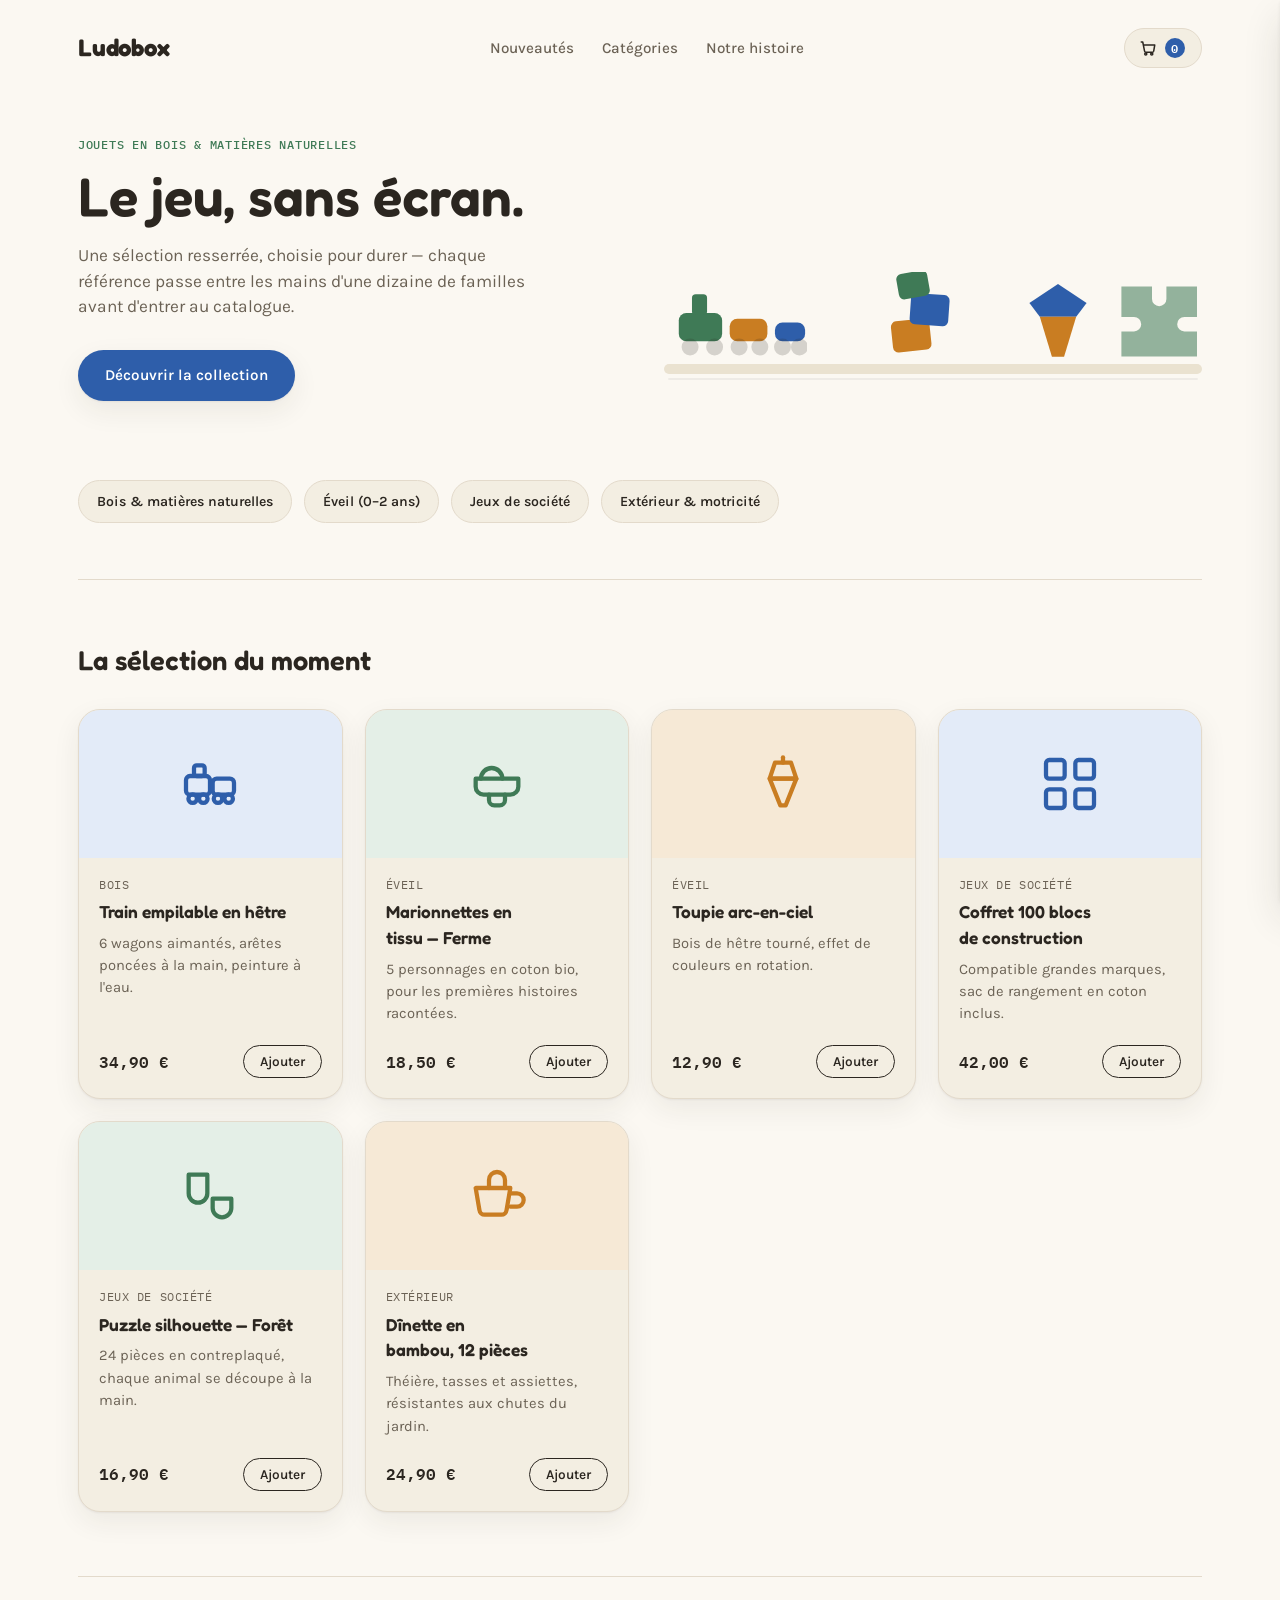
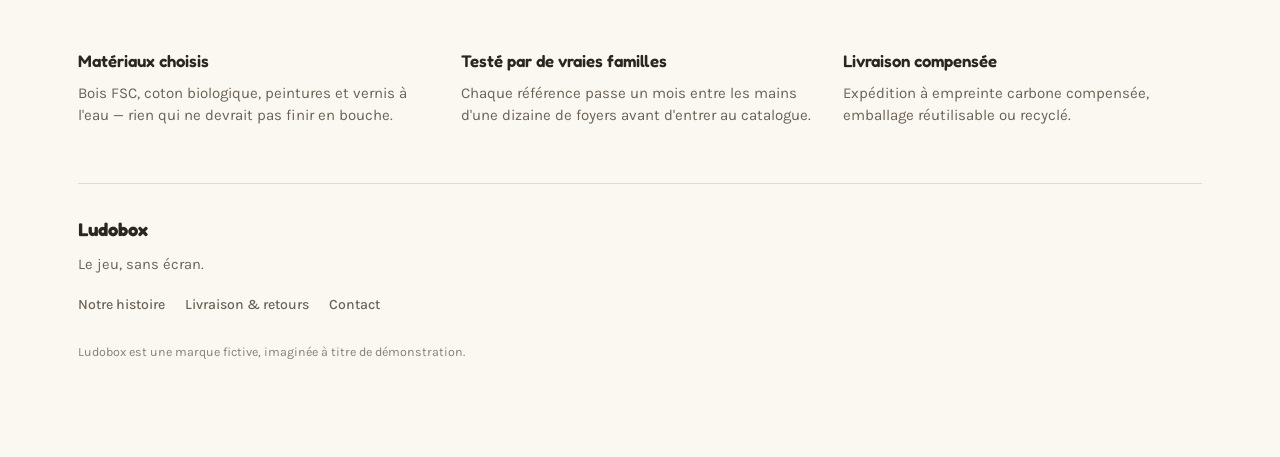
==== demos/ludobox/index.html @ d717b24a "Rapatrie les demos Ludobox et Salle Obscure sur le site Les deux cartes pointaient vers des artefact" ====
<!DOCTYPE html>
<html lang="fr">
<head>
<meta charset="UTF-8">
<meta name="viewport" content="width=device-width, initial-scale=1">
<title>Ludobox — démonstration · Yassine Boukamir</title>
<meta name="description" content="Démonstration d'interface : boutique de jouets fictive, panier interactif, tiroir latéral et récapitulatif de commande. HTML, CSS et JavaScript, sans dépendance.">
<link rel="canonical" href="https://boukamir.be/demos/ludobox/">
<link rel="icon" href="data:image/svg+xml,<svg xmlns='http://www.w3.org/2000/svg' viewBox='0 0 100 100'><text y='.9em' font-size='90'>🧸</text></svg>">

<link rel="preconnect" href="https://fonts.googleapis.com">
<link rel="preconnect" href="https://fonts.gstatic.com" crossorigin>
<link rel="stylesheet" href="https://fonts.googleapis.com/css2?family=Fredoka:wght@500;600;700&family=Karla:wght@400;500;700&family=IBM+Plex+Mono:wght@500;600&display=swap">

<style>
  :root {
    --bg: #FBF8F2;
    --surface: #F3EEE2;
    --surface-2: #EAE2D0;
    --ink: #2B2620;
    --ink-soft: #6B6255;
    --line: #E3DACB;
    --accent: #2E5EAA;
    --accent-soft: #E3EBF8;
    --accent-ink: #FFFFFF;
    --accent-2: #3F7A56;
    --accent-2-soft: #E4EFE7;
    --accent-3: #C97D22;
    --accent-3-soft: #F6E9D6;
    --shadow: 0 1px 2px rgba(43,38,32,.06), 0 10px 28px rgba(43,38,32,.07);
    --shadow-lift: 0 2px 4px rgba(43,38,32,.08), 0 18px 36px rgba(43,38,32,.12);

    --font-display: 'Fredoka', ui-rounded, 'Segoe UI', system-ui, sans-serif;
    --font-body: 'Karla', 'Segoe UI', Arial, sans-serif;
    --font-mono: 'IBM Plex Mono', 'SFMono-Regular', Consolas, monospace;
  }

  @media (prefers-color-scheme: dark) {
    :root:not([data-theme="light"]) {
      --bg: #201C17;
      --surface: #2A251E;
      --surface-2: #332D24;
      --ink: #F3EEE2;
      --ink-soft: #B8AE9C;
      --line: #3E362B;
      --accent: #7FA8E6;
      --accent-soft: #2A3A54;
      --accent-ink: #17253A;
      --accent-2: #7FC29B;
      --accent-2-soft: #223A2C;
      --accent-3: #E3A354;
      --accent-3-soft: #3D2E1A;
      --shadow: 0 1px 2px rgba(0,0,0,.35), 0 10px 28px rgba(0,0,0,.35);
      --shadow-lift: 0 2px 6px rgba(0,0,0,.4), 0 18px 36px rgba(0,0,0,.45);
    }
  }
  :root[data-theme="dark"] {
    --bg: #201C17;
    --surface: #2A251E;
    --surface-2: #332D24;
    --ink: #F3EEE2;
    --ink-soft: #B8AE9C;
    --line: #3E362B;
    --accent: #7FA8E6;
    --accent-soft: #2A3A54;
    --accent-ink: #17253A;
    --accent-2: #7FC29B;
    --accent-2-soft: #223A2C;
    --accent-3: #E3A354;
    --accent-3-soft: #3D2E1A;
    --shadow: 0 1px 2px rgba(0,0,0,.35), 0 10px 28px rgba(0,0,0,.35);
    --shadow-lift: 0 2px 6px rgba(0,0,0,.4), 0 18px 36px rgba(0,0,0,.45);
  }

  * { box-sizing: border-box; }
  html { -webkit-text-size-adjust: 100%; }
  body {
    margin: 0;
    background: var(--bg);
    color: var(--ink);
    font-family: var(--font-body);
    font-size: 16px;
    line-height: 1.5;
    -webkit-font-smoothing: antialiased;
  }
  img { max-width: 100%; }
  a { color: inherit; }
  h1, h2, h3 { font-family: var(--font-display); font-weight: 600; text-wrap: balance; margin: 0; color: var(--ink); }
  p { margin: 0; }
  button { font-family: inherit; }
  .page { max-width: 1180px; margin: 0 auto; padding: 0 28px 96px; }
  @media (max-width: 620px) { .page { padding: 0 18px 72px; } }

  /* ---------- Nav ---------- */
  .nav {
    display: flex; align-items: center; justify-content: space-between;
    padding: 28px 0 20px;
  }
  .logo { font-family: var(--font-display); font-weight: 700; font-size: 1.5rem; letter-spacing: -0.01em; }
  .nav-links { display: flex; gap: 28px; font-size: .95rem; font-weight: 500; }
  .nav-links a { text-decoration: none; color: var(--ink-soft); transition: color .15s ease; }
  .nav-links a:hover, .nav-links a:focus-visible { color: var(--ink); }
  @media (max-width: 700px) { .nav-links { display: none; } }

  .cart-btn {
    display: flex; align-items: center; gap: 8px;
    background: var(--surface); border: 1px solid var(--line);
    border-radius: 999px; padding: 9px 16px 9px 14px;
    cursor: pointer; color: var(--ink); font-weight: 600; font-size: .9rem;
  }
  .cart-btn:hover { background: var(--surface-2); }
  .cart-btn:focus-visible, a:focus-visible, .btn:focus-visible, .pill:focus-visible {
    outline: 2px solid var(--accent); outline-offset: 2px;
  }
  .cart-btn svg { width: 18px; height: 18px; stroke: var(--ink); }
  .cart-count {
    font-family: var(--font-mono); font-size: .78rem; font-weight: 600;
    background: var(--accent); color: var(--accent-ink);
    border-radius: 999px; min-width: 20px; height: 20px;
    display: inline-flex; align-items: center; justify-content: center; padding: 0 5px;
    transition: transform .35s cubic-bezier(.34,1.56,.64,1);
  }
  .cart-count.bump { transform: scale(1.35); }
  @media (prefers-reduced-motion: reduce) { .cart-count { transition: none; } }

  /* ---------- Hero ---------- */
  .hero {
    display: grid; grid-template-columns: minmax(0,1fr) minmax(0,1fr);
    gap: 48px; align-items: center;
    padding: 40px 0 64px;
  }
  @media (max-width: 860px) { .hero { grid-template-columns: 1fr; padding-bottom: 48px; } }

  .eyebrow {
    font-family: var(--font-mono); font-size: .78rem; font-weight: 500;
    letter-spacing: .06em; text-transform: uppercase; color: var(--accent-2);
    margin-bottom: 14px;
  }
  .hero h1 { font-size: clamp(2.4rem, 5vw, 3.4rem); line-height: 1.05; margin-bottom: 18px; }
  .hero-sub { font-size: 1.08rem; color: var(--ink-soft); max-width: 46ch; margin-bottom: 30px; }

  .btn {
    display: inline-flex; align-items: center; gap: 8px;
    font-weight: 600; font-size: .95rem; text-decoration: none;
    border-radius: 999px; padding: 13px 26px; border: 1px solid transparent;
    cursor: pointer; transition: transform .15s ease, box-shadow .15s ease, background .15s ease;
  }
  .btn-primary { background: var(--accent); color: var(--accent-ink); box-shadow: var(--shadow); }
  .btn-primary:hover { transform: translateY(-1px); box-shadow: var(--shadow-lift); }
  @media (prefers-reduced-motion: reduce) { .btn { transition: none; } .btn-primary:hover { transform: none; } }

  .hero-shelf { position: relative; height: 280px; }
  .shelf-line {
    position: absolute; left: 0; right: 0; bottom: 34px; height: 10px;
    background: var(--surface-2); border-radius: 6px;
    box-shadow: 0 10px 0 -4px rgba(0,0,0,.05);
  }
  .toy { position: absolute; bottom: 40px; }
  .toy-train  { left: 2%;  width: 132px; height: auto; bottom: 42px; }
  .toy-blocks { left: 40%; width: 92px;  height: auto; bottom: 44px; }
  .toy-top    { left: 66%; width: 78px;  height: auto; bottom: 44px; }
  .toy-puzzle { left: 84%; width: 90px;  height: auto; bottom: 46px; }
  @media (max-width: 860px) { .hero-shelf { height: 210px; } .toy-train{width:104px;} .toy-blocks{width:74px;} .toy-top{width:62px;} .toy-puzzle{width:70px;} }
  @media (max-width: 500px) { .hero-shelf { display: none; } }

  /* ---------- Categories ---------- */
  .categories {
    display: flex; gap: 12px; flex-wrap: wrap;
    padding: 8px 0 56px; border-bottom: 1px solid var(--line);
  }
  .pill {
    font-size: .88rem; font-weight: 600; text-decoration: none;
    padding: 10px 18px; border-radius: 999px;
    background: var(--surface); border: 1px solid var(--line); color: var(--ink);
    transition: background .15s ease, border-color .15s ease;
  }
  .pill:hover { background: var(--surface-2); border-color: var(--ink-soft); }

  /* ---------- Catalogue ---------- */
  .catalogue { padding: 60px 0 8px; }
  .catalogue h2 { font-size: 1.7rem; margin-bottom: 28px; }
  .grid {
    display: grid; grid-template-columns: repeat(auto-fill, minmax(240px, 1fr));
    gap: 22px;
  }
  .card {
    background: var(--surface); border: 1px solid var(--line);
    border-radius: 22px; overflow: hidden; display: flex; flex-direction: column;
    box-shadow: var(--shadow); transition: transform .18s ease, box-shadow .18s ease;
  }
  .card:hover { transform: translateY(-3px); box-shadow: var(--shadow-lift); }
  @media (prefers-reduced-motion: reduce) { .card { transition: none; } .card:hover { transform: none; } }
  .card-art {
    height: 148px; display: flex; align-items: center; justify-content: center;
    background: var(--art-bg, var(--accent-soft));
  }
  .card-art svg { width: 64px; height: 64px; color: var(--art-fg, var(--accent)); }
  .card-body { padding: 18px 20px 20px; display: flex; flex-direction: column; gap: 6px; flex: 1; }
  .card-cat {
    font-family: var(--font-mono); font-size: .72rem; letter-spacing: .05em;
    text-transform: uppercase; color: var(--ink-soft);
  }
  .card-name { font-size: 1.08rem; }
  .card-desc { color: var(--ink-soft); font-size: .92rem; flex: 1; margin-top: 2px; }
  .card-foot { display: flex; align-items: center; justify-content: space-between; margin-top: 14px; }
  .price { font-family: var(--font-mono); font-weight: 600; font-size: 1rem; }
  .btn-add {
    background: transparent; border: 1.5px solid var(--ink); color: var(--ink);
    border-radius: 999px; padding: 8px 16px; font-size: .85rem; font-weight: 600;
    cursor: pointer; transition: background .15s ease, color .15s ease;
  }
  .btn-add:hover { background: var(--ink); color: var(--bg); }
  @media (prefers-reduced-motion: reduce) { .btn-add { transition: none; } }

  /* ---------- Values ---------- */
  .values {
    display: grid; grid-template-columns: repeat(3, 1fr); gap: 24px;
    padding: 72px 0 56px; border-top: 1px solid var(--line); margin-top: 56px;
  }
  @media (max-width: 760px) { .values { grid-template-columns: 1fr; gap: 32px; padding: 56px 0; } }
  .value h3 { font-size: 1.05rem; margin-bottom: 8px; }
  .value p { color: var(--ink-soft); font-size: .94rem; }

  /* ---------- Footer ---------- */
  .footer {
    border-top: 1px solid var(--line); padding-top: 32px;
    display: flex; flex-direction: column; gap: 10px;
  }
  .foot-brand { font-family: var(--font-display); font-weight: 700; font-size: 1.15rem; }
  .foot-tag { color: var(--ink-soft); font-size: .92rem; }
  .foot-links { display: flex; gap: 20px; margin-top: 8px; font-size: .88rem; font-weight: 500; }
  .foot-links a { text-decoration: none; color: var(--ink-soft); }
  .foot-links a:hover { color: var(--ink); }
  .foot-note { color: var(--ink-soft); font-size: .78rem; margin-top: 18px; opacity: .8; }

  /* ---------- Toast ---------- */
  .toast {
    position: fixed; left: 50%; bottom: 28px; transform: translate(-50%, 20px);
    background: var(--ink); color: var(--bg);
    font-size: .9rem; font-weight: 600;
    padding: 12px 20px; border-radius: 999px; box-shadow: var(--shadow-lift);
    opacity: 0; pointer-events: none; transition: opacity .2s ease, transform .2s ease;
    z-index: 30;
  }
  .toast.show { opacity: 1; transform: translate(-50%, 0); }
  @media (prefers-reduced-motion: reduce) { .toast { transition: none; } }

  /* ---------- Cart drawer ---------- */
  .cart-overlay {
    position: fixed; inset: 0; background: rgba(20,17,12,.4);
    opacity: 0; pointer-events: none; transition: opacity .2s ease; z-index: 40;
  }
  .cart-overlay.open { opacity: 1; pointer-events: auto; }

  .cart-drawer {
    position: fixed; top: 0; right: 0; bottom: 0; width: min(400px, 92vw);
    background: var(--bg); border-left: 1px solid var(--line);
    box-shadow: var(--shadow-lift);
    display: flex; flex-direction: column;
    transform: translateX(100%); transition: transform .28s cubic-bezier(.32,.72,0,1);
    z-index: 41;
  }
  .cart-drawer.open { transform: translateX(0); }
  @media (prefers-reduced-motion: reduce) { .cart-drawer, .cart-overlay { transition: none; } }

  .cart-head {
    display: flex; align-items: center; justify-content: space-between;
    padding: 22px 22px 16px; border-bottom: 1px solid var(--line);
  }
  .cart-head h2 { font-size: 1.2rem; }
  .cart-close {
    background: transparent; border: none; cursor: pointer; color: var(--ink-soft);
    width: 32px; height: 32px; border-radius: 999px; display: flex; align-items: center; justify-content: center;
  }
  .cart-close:hover { background: var(--surface); color: var(--ink); }
  .cart-close svg { width: 18px; height: 18px; }

  .cart-body { flex: 1; overflow-y: auto; padding: 8px 22px; }
  .cart-empty { color: var(--ink-soft); font-size: .94rem; padding: 24px 0; }

  .cart-item {
    display: flex; align-items: center; justify-content: space-between;
    gap: 12px; padding: 16px 0; border-bottom: 1px solid var(--line);
  }
  .cart-item-name { font-weight: 600; font-size: .95rem; margin-bottom: 3px; }
  .cart-item-price { font-family: var(--font-mono); font-size: .82rem; color: var(--ink-soft); }
  .cart-item-actions { display: flex; align-items: center; gap: 10px; flex-shrink: 0; }
  .qty-btn {
    width: 26px; height: 26px; border-radius: 999px; border: 1px solid var(--line);
    background: var(--surface); color: var(--ink); font-weight: 700; font-size: .95rem;
    cursor: pointer; display: flex; align-items: center; justify-content: center; line-height: 1;
  }
  .qty-btn:hover { background: var(--surface-2); }
  .cart-item-qty { font-family: var(--font-mono); font-size: .88rem; min-width: 14px; text-align: center; }

  .cart-foot { border-top: 1px solid var(--line); padding: 18px 22px 22px; }
  .cart-subtotal {
    display: flex; align-items: baseline; justify-content: space-between;
    font-size: 1rem; font-weight: 600; margin-bottom: 14px;
  }
  .cart-subtotal .amount { font-family: var(--font-mono); }
  .checkout-btn { width: 100%; justify-content: center; }
  .checkout-btn[disabled] { opacity: .5; cursor: not-allowed; }
  .cart-note { font-size: .76rem; color: var(--ink-soft); margin-top: 10px; text-align: center; }

  .cart-confirm { padding: 12px 0 24px; }
  .cart-confirm h3 { font-size: 1.15rem; margin-bottom: 10px; }
  .cart-confirm p { color: var(--ink-soft); font-size: .92rem; margin-bottom: 18px; }
  .cart-confirm ul { list-style: none; margin: 0 0 16px; padding: 0; display: flex; flex-direction: column; gap: 8px; }
  .cart-confirm li { display: flex; justify-content: space-between; font-size: .9rem; }
  .cart-confirm .confirm-total {
    display: flex; justify-content: space-between; font-weight: 700; font-size: 1rem;
    border-top: 1px solid var(--line); padding-top: 12px; margin-bottom: 20px;
  }
</style>
</head>
<body>

<div class="page">
  <header class="nav">
    <div class="logo">Ludobox</div>
    <nav class="nav-links" aria-label="Navigation principale">
      <a href="#catalogue">Nouveautés</a>
      <a href="#catalogue">Catégories</a>
      <a href="#valeurs">Notre histoire</a>
    </nav>
    <button class="cart-btn" id="cartBtn" aria-label="Panier, articles ajoutés : 0" type="button">
      <svg viewBox="0 0 24 24" fill="none" stroke-width="2" stroke-linecap="round" stroke-linejoin="round" aria-hidden="true"><path d="M3 4h2l2.4 12.2a2 2 0 0 0 2 1.6h8.2a2 2 0 0 0 2-1.6L21 8H6"/><circle cx="9" cy="20" r="1.4"/><circle cx="17" cy="20" r="1.4"/></svg>
      <span class="cart-count" id="cartCount">0</span>
    </button>
  </header>

  <section class="hero">
    <div class="hero-copy">
      <p class="eyebrow">Jouets en bois &amp; matières naturelles</p>
      <h1>Le jeu, sans écran.</h1>
      <p class="hero-sub">Une sélection resserrée, choisie pour durer — chaque référence passe entre les mains d'une dizaine de familles avant d'entrer au catalogue.</p>
      <a href="#catalogue" class="btn btn-primary">Découvrir la collection</a>
    </div>
    <div class="hero-shelf" aria-hidden="true">
      <div class="shelf-line"></div>

      <svg class="toy toy-train" viewBox="0 0 140 90">
        <rect x="4" y="34" width="46" height="30" rx="8" fill="#3F7A56"/>
        <rect x="18" y="14" width="16" height="22" rx="4" fill="#3F7A56"/>
        <circle cx="16" cy="70" r="9" fill="#2B2620" fill-opacity=".18"/>
        <circle cx="42" cy="70" r="9" fill="#2B2620" fill-opacity=".18"/>
        <rect x="58" y="40" width="40" height="24" rx="8" fill="#C97D22"/>
        <circle cx="68" cy="70" r="9" fill="#2B2620" fill-opacity=".18"/>
        <circle cx="90" cy="70" r="9" fill="#2B2620" fill-opacity=".18"/>
        <rect x="106" y="44" width="32" height="20" rx="8" fill="#2E5EAA"/>
        <circle cx="114" cy="70" r="9" fill="#2B2620" fill-opacity=".18"/>
        <circle cx="132" cy="70" r="9" fill="#2B2620" fill-opacity=".18"/>
      </svg>

      <svg class="toy toy-blocks" viewBox="0 0 100 100">
        <rect x="14" y="52" width="42" height="34" rx="6" fill="#C97D22" transform="rotate(-6 35 69)"/>
        <rect x="34" y="24" width="42" height="34" rx="6" fill="#2E5EAA" transform="rotate(4 55 41)"/>
        <rect x="20" y="0" width="34" height="28" rx="6" fill="#3F7A56" transform="rotate(-10 37 14)"/>
      </svg>

      <svg class="toy toy-top" viewBox="0 0 90 100">
        <path d="M45 8 L78 30 L66 46 L24 46 L12 30 Z" fill="#2E5EAA"/>
        <path d="M24 46 L66 46 L52 92 L38 92 Z" fill="#C97D22"/>
      </svg>

      <svg class="toy toy-puzzle" viewBox="0 0 100 90">
        <path d="M6 6h34v14a8 8 0 0 0 16 0V6h34v34h-14a8 8 0 0 0 0 16h14v28H6V56h14a8 8 0 0 0 0-16H6Z" fill="#3F7A56" fill-opacity=".55"/>
      </svg>
    </div>
  </section>

  <section class="categories" aria-label="Catégories">
    <a class="pill" href="#catalogue">Bois &amp; matières naturelles</a>
    <a class="pill" href="#catalogue">Éveil (0–2 ans)</a>
    <a class="pill" href="#catalogue">Jeux de société</a>
    <a class="pill" href="#catalogue">Extérieur &amp; motricité</a>
  </section>

  <section class="catalogue" id="catalogue">
    <h2>La sélection du moment</h2>
    <div class="grid">

      <article class="card">
        <div class="card-art" style="--art-bg:var(--accent-soft); --art-fg:var(--accent)">
          <svg viewBox="0 0 24 24" fill="none" stroke="currentColor" stroke-width="1.6" stroke-linecap="round" stroke-linejoin="round" aria-hidden="true"><rect x="3" y="9" width="9" height="7" rx="1.5"/><rect x="6" y="5" width="4" height="4" rx="1"/><circle cx="5.5" cy="17.5" r="1.6"/><circle cx="9.5" cy="17.5" r="1.6"/><rect x="13" y="10" width="8" height="6" rx="1.5"/><circle cx="15" cy="17.5" r="1.6"/><circle cx="19" cy="17.5" r="1.6"/></svg>
        </div>
        <div class="card-body">
          <p class="card-cat">Bois</p>
          <h3 class="card-name">Train empilable en hêtre</h3>
          <p class="card-desc">6 wagons aimantés, arêtes poncées à la main, peinture à l'eau.</p>
          <div class="card-foot">
            <span class="price">34,90&nbsp;€</span>
            <button class="btn-add" data-name="Train empilable en hêtre" data-price="34.90" type="button">Ajouter</button>
          </div>
        </div>
      </article>

      <article class="card">
        <div class="card-art" style="--art-bg:var(--accent-2-soft); --art-fg:var(--accent-2)">
          <svg viewBox="0 0 24 24" fill="none" stroke="currentColor" stroke-width="1.6" stroke-linecap="round" stroke-linejoin="round" aria-hidden="true"><path d="M6 10c0-2.2 1.8-4 4-4s4 1.8 4 4"/><path d="M4 10h16v3a3 3 0 0 1-3 3H7a3 3 0 0 1-3-3z"/><path d="M9 16v2a2 2 0 0 0 2 2h2a2 2 0 0 0 2-2v-2"/></svg>
        </div>
        <div class="card-body">
          <p class="card-cat">Éveil</p>
          <h3 class="card-name">Marionnettes en tissu — Ferme</h3>
          <p class="card-desc">5 personnages en coton bio, pour les premières histoires racontées.</p>
          <div class="card-foot">
            <span class="price">18,50&nbsp;€</span>
            <button class="btn-add" data-name="Marionnettes en tissu — Ferme" data-price="18.50" type="button">Ajouter</button>
          </div>
        </div>
      </article>

      <article class="card">
        <div class="card-art" style="--art-bg:var(--accent-3-soft); --art-fg:var(--accent-3)">
          <svg viewBox="0 0 24 24" fill="none" stroke="currentColor" stroke-width="1.6" stroke-linecap="round" stroke-linejoin="round" aria-hidden="true"><path d="M9 4h6l2 6H7Z"/><path d="M7 10h10l-4 10h-2Z"/><path d="M12 4V2"/></svg>
        </div>
        <div class="card-body">
          <p class="card-cat">Éveil</p>
          <h3 class="card-name">Toupie arc-en-ciel</h3>
          <p class="card-desc">Bois de hêtre tourné, effet de couleurs en rotation.</p>
          <div class="card-foot">
            <span class="price">12,90&nbsp;€</span>
            <button class="btn-add" data-name="Toupie arc-en-ciel" data-price="12.90" type="button">Ajouter</button>
          </div>
        </div>
      </article>

      <article class="card">
        <div class="card-art" style="--art-bg:var(--accent-soft); --art-fg:var(--accent)">
          <svg viewBox="0 0 24 24" fill="none" stroke="currentColor" stroke-width="1.6" stroke-linecap="round" stroke-linejoin="round" aria-hidden="true"><rect x="3" y="3" width="7" height="7" rx="1.2"/><rect x="14" y="3" width="7" height="7" rx="1.2"/><rect x="3" y="14" width="7" height="7" rx="1.2"/><rect x="14" y="14" width="7" height="7" rx="1.2"/></svg>
        </div>
        <div class="card-body">
          <p class="card-cat">Jeux de société</p>
          <h3 class="card-name">Coffret 100 blocs de construction</h3>
          <p class="card-desc">Compatible grandes marques, sac de rangement en coton inclus.</p>
          <div class="card-foot">
            <span class="price">42,00&nbsp;€</span>
            <button class="btn-add" data-name="Coffret 100 blocs de construction" data-price="42.00" type="button">Ajouter</button>
          </div>
        </div>
      </article>

      <article class="card">
        <div class="card-art" style="--art-bg:var(--accent-2-soft); --art-fg:var(--accent-2)">
          <svg viewBox="0 0 24 24" fill="none" stroke="currentColor" stroke-width="1.6" stroke-linecap="round" stroke-linejoin="round" aria-hidden="true"><path d="M4 4h7v7a3.5 3.5 0 0 1-7 0Z"/><path d="M13 13h7v3.5a3.5 3.5 0 0 1-7 0Z"/></svg>
        </div>
        <div class="card-body">
          <p class="card-cat">Jeux de société</p>
          <h3 class="card-name">Puzzle silhouette — Forêt</h3>
          <p class="card-desc">24 pièces en contreplaqué, chaque animal se découpe à la main.</p>
          <div class="card-foot">
            <span class="price">16,90&nbsp;€</span>
            <button class="btn-add" data-name="Puzzle silhouette — Forêt" data-price="16.90" type="button">Ajouter</button>
          </div>
        </div>
      </article>

      <article class="card">
        <div class="card-art" style="--art-bg:var(--accent-3-soft); --art-fg:var(--accent-3)">
          <svg viewBox="0 0 24 24" fill="none" stroke="currentColor" stroke-width="1.6" stroke-linecap="round" stroke-linejoin="round" aria-hidden="true"><path d="M4 9h13l-1.4 8.2a2 2 0 0 1-2 1.8H7.4a2 2 0 0 1-2-1.8Z"/><path d="M9 9V6a3 3 0 0 1 6 0v3"/><path d="M17 11h2.5a1.5 1.5 0 0 1 0 5H17"/></svg>
        </div>
        <div class="card-body">
          <p class="card-cat">Extérieur</p>
          <h3 class="card-name">Dînette en bambou, 12 pièces</h3>
          <p class="card-desc">Théière, tasses et assiettes, résistantes aux chutes du jardin.</p>
          <div class="card-foot">
            <span class="price">24,90&nbsp;€</span>
            <button class="btn-add" data-name="Dînette en bambou, 12 pièces" data-price="24.90" type="button">Ajouter</button>
          </div>
        </div>
      </article>

    </div>
  </section>

  <section class="values" id="valeurs">
    <div class="value">
      <h3>Matériaux choisis</h3>
      <p>Bois FSC, coton biologique, peintures et vernis à l'eau — rien qui ne devrait pas finir en bouche.</p>
    </div>
    <div class="value">
      <h3>Testé par de vraies familles</h3>
      <p>Chaque référence passe un mois entre les mains d'une dizaine de foyers avant d'entrer au catalogue.</p>
    </div>
    <div class="value">
      <h3>Livraison compensée</h3>
      <p>Expédition à empreinte carbone compensée, emballage réutilisable ou recyclé.</p>
    </div>
  </section>

  <footer class="footer">
    <div class="foot-brand">Ludobox</div>
    <p class="foot-tag">Le jeu, sans écran.</p>
    <nav class="foot-links" aria-label="Liens du pied de page">
      <a href="#valeurs">Notre histoire</a>
      <a href="#catalogue">Livraison &amp; retours</a>
      <a href="#catalogue">Contact</a>
    </nav>
    <p class="foot-note">Ludobox est une marque fictive, imaginée à titre de démonstration.</p>
  </footer>
</div>

<div class="toast" id="toast" role="status" aria-live="polite"></div>

<div class="cart-overlay" id="cartOverlay"></div>
<aside class="cart-drawer" id="cartDrawer" aria-label="Panier" aria-hidden="true">
  <div class="cart-head">
    <h2>Panier</h2>
    <button class="cart-close" id="cartClose" type="button" aria-label="Fermer le panier">
      <svg viewBox="0 0 24 24" fill="none" stroke="currentColor" stroke-width="2" stroke-linecap="round"><path d="M5 5l14 14M19 5L5 19"/></svg>
    </button>
  </div>
  <div class="cart-body" id="cartBody">
    <p class="cart-empty">Votre panier est vide.</p>
  </div>
  <div class="cart-foot" id="cartFoot">
    <div class="cart-subtotal"><span>Sous-total</span><span class="amount" id="cartSubtotal">0,00&nbsp;€</span></div>
    <button class="btn btn-primary checkout-btn" id="checkoutBtn" type="button" disabled>Passer commande</button>
    <p class="cart-note">Démonstration — aucune commande n'est réellement transmise.</p>
  </div>
</aside>

<script>
  (function () {
    var cart = {}; // name -> { price, qty }

    var cartCount = document.getElementById('cartCount');
    var cartBtn = document.getElementById('cartBtn');
    var toast = document.getElementById('toast');
    var toastTimer = null;

    var overlay = document.getElementById('cartOverlay');
    var drawer = document.getElementById('cartDrawer');
    var closeBtn = document.getElementById('cartClose');
    var body = document.getElementById('cartBody');
    var foot = document.getElementById('cartFoot');
    var subtotalEl = document.getElementById('cartSubtotal');
    var checkoutBtn = document.getElementById('checkoutBtn');

    function fmt(n) {
      return n.toLocaleString('fr-BE', { minimumFractionDigits: 2, maximumFractionDigits: 2 }) + ' €';
    }

    function totalCount() {
      var n = 0;
      for (var k in cart) { n += cart[k].qty; }
      return n;
    }

    function totalPrice() {
      var t = 0;
      for (var k in cart) { t += cart[k].qty * cart[k].price; }
      return t;
    }

    function showToast(text) {
      toast.textContent = text;
      toast.classList.add('show');
      clearTimeout(toastTimer);
      toastTimer = setTimeout(function () { toast.classList.remove('show'); }, 1800);
    }

    function renderBadge() {
      var n = totalCount();
      cartCount.textContent = String(n);
      cartBtn.setAttribute('aria-label', 'Panier, articles ajoutés : ' + n);
      cartCount.classList.remove('bump');
      void cartCount.offsetWidth;
      cartCount.classList.add('bump');
    }

    function renderCart() {
      var names = Object.keys(cart);
      subtotalEl.textContent = fmt(totalPrice());
      checkoutBtn.disabled = names.length === 0;

      if (names.length === 0) {
        body.innerHTML = '<p class="cart-empty">Votre panier est vide.</p>';
        return;
      }

      body.innerHTML = '';
      names.forEach(function (name) {
        var item = cart[name];
        var row = document.createElement('div');
        row.className = 'cart-item';
        row.innerHTML =
          '<div class="cart-item-info">' +
            '<p class="cart-item-name"></p>' +
            '<p class="cart-item-price"></p>' +
          '</div>' +
          '<div class="cart-item-actions">' +
            '<button class="qty-btn minus" type="button" aria-label="Retirer un ' + name + '">–</button>' +
            '<span class="cart-item-qty"></span>' +
            '<button class="qty-btn plus" type="button" aria-label="Ajouter un ' + name + '">+</button>' +
          '</div>';
        row.querySelector('.cart-item-name').textContent = name;
        row.querySelector('.cart-item-price').textContent = fmt(item.price) + ' pièce';
        row.querySelector('.cart-item-qty').textContent = String(item.qty);
        row.querySelector('.minus').addEventListener('click', function () { changeQty(name, -1); });
        row.querySelector('.plus').addEventListener('click', function () { changeQty(name, 1); });
        body.appendChild(row);
      });
    }

    function changeQty(name, delta) {
      if (!cart[name]) return;
      cart[name].qty += delta;
      if (cart[name].qty <= 0) { delete cart[name]; }
      renderCart();
      renderBadge();
    }

    function addItem(name, price) {
      if (!cart[name]) { cart[name] = { price: price, qty: 0 }; }
      cart[name].qty += 1;
      renderCart();
      renderBadge();
      showToast(name + ' ajouté au panier');
    }

    function openDrawer() {
      overlay.classList.add('open');
      drawer.classList.add('open');
      drawer.setAttribute('aria-hidden', 'false');
    }
    function closeDrawer() {
      overlay.classList.remove('open');
      drawer.classList.remove('open');
      drawer.setAttribute('aria-hidden', 'true');
    }

    document.querySelectorAll('.btn-add').forEach(function (btn) {
      btn.addEventListener('click', function () {
        var name = btn.getAttribute('data-name') || 'Article';
        var price = parseFloat(btn.getAttribute('data-price') || '0');
        addItem(name, price);
      });
    });

    cartBtn.addEventListener('click', openDrawer);
    closeBtn.addEventListener('click', closeDrawer);
    overlay.addEventListener('click', closeDrawer);
    document.addEventListener('keydown', function (e) {
      if (e.key === 'Escape') { closeDrawer(); }
    });

    checkoutBtn.addEventListener('click', function () {
      var names = Object.keys(cart);
      if (names.length === 0) return;
      var total = totalPrice();

      var itemsHtml = names.map(function (name) {
        var item = cart[name];
        return '<li><span>' + item.qty + '× ' + name + '</span><span>' + fmt(item.qty * item.price) + '</span></li>';
      }).join('');

      body.innerHTML =
        '<div class="cart-confirm">' +
          '<h3>Commande simulée</h3>' +
          '<p>Ceci est une démonstration — aucune commande n’est réellement transmise ni facturée.</p>' +
          '<ul>' + itemsHtml + '</ul>' +
          '<div class="confirm-total"><span>Total</span><span>' + fmt(total) + '</span></div>' +
          '<button class="btn btn-primary" id="continueShopping" type="button">Continuer mes achats</button>' +
        '</div>';
      foot.style.display = 'none';

      document.getElementById('continueShopping').addEventListener('click', function () {
        cart = {};
        renderBadge();
        renderCart();
        foot.style.display = '';
        closeDrawer();
      });
    });
  })();
</script>

</body>
</html>
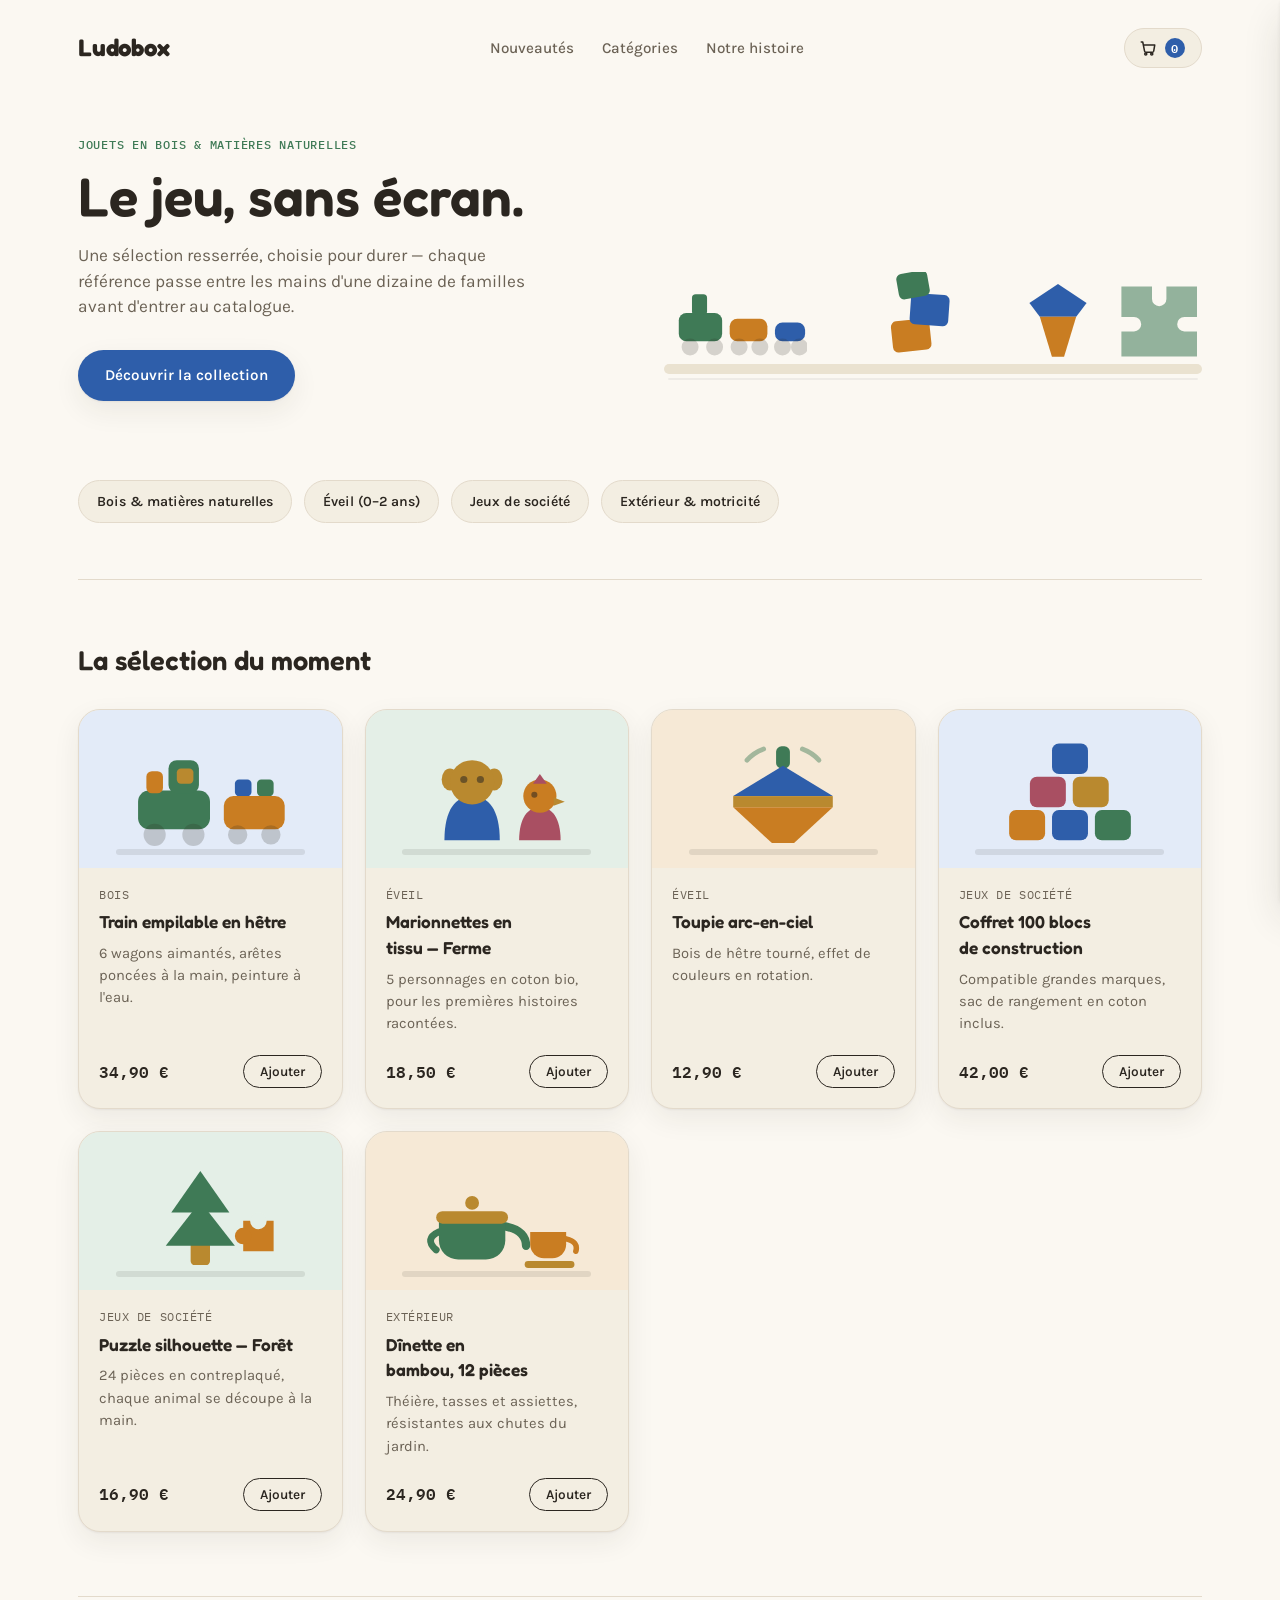
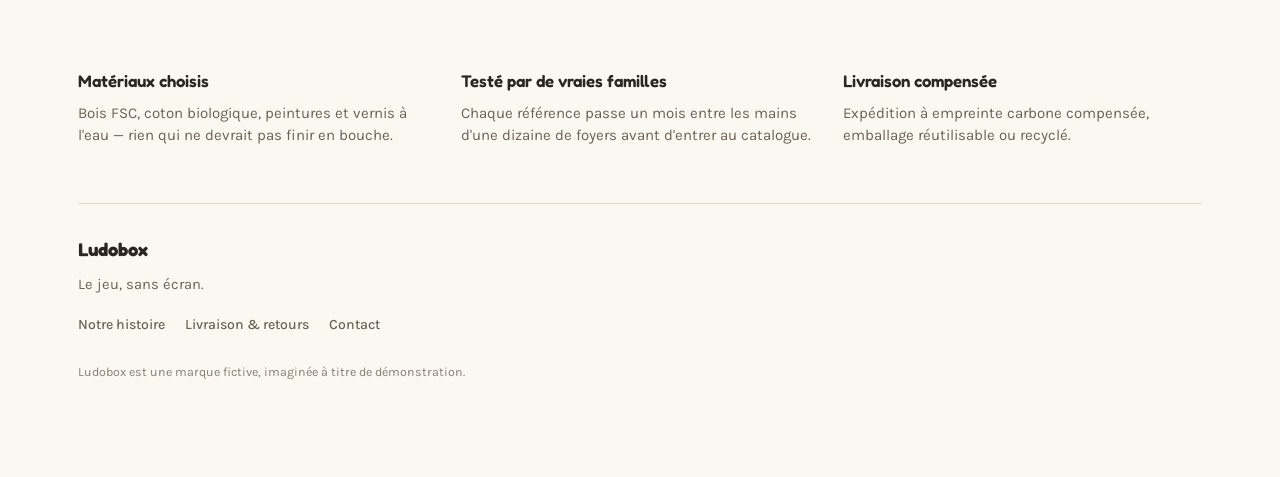
==== commit aedbf12c: "Redessine les illustrations produits de Ludobox Les six cartes produits portaient des icones monochr" ====
--- a/demos/ludobox/index.html
+++ b/demos/ludobox/index.html
@@ -30,6 +30,15 @@
     --shadow: 0 1px 2px rgba(43,38,32,.06), 0 10px 28px rgba(43,38,32,.07);
     --shadow-lift: 0 2px 4px rgba(43,38,32,.08), 0 18px 36px rgba(43,38,32,.12);
 
+    /* Palette des jouets. Elle est séparée des couleurs d'interface parce
+       qu'elle sert à dessiner, pas à signaler : elle doit rester lisible sur
+       les fonds teintés des cartes, en clair comme en sombre. */
+    --toy-bleu:   #2E5EAA;
+    --toy-vert:   #3F7A56;
+    --toy-orange: #C97D22;
+    --toy-rose:   #A94F62;
+    --toy-bois:   #B9892F;
+
     --font-display: 'Fredoka', ui-rounded, 'Segoe UI', system-ui, sans-serif;
     --font-body: 'Karla', 'Segoe UI', Arial, sans-serif;
     --font-mono: 'IBM Plex Mono', 'SFMono-Regular', Consolas, monospace;
@@ -50,6 +59,11 @@
       --accent-2-soft: #223A2C;
       --accent-3: #E3A354;
       --accent-3-soft: #3D2E1A;
+      --toy-bleu:   #7FA8E6;
+      --toy-vert:   #7FC29B;
+      --toy-orange: #E3A354;
+      --toy-rose:   #D9899A;
+      --toy-bois:   #DBB86A;
       --shadow: 0 1px 2px rgba(0,0,0,.35), 0 10px 28px rgba(0,0,0,.35);
       --shadow-lift: 0 2px 6px rgba(0,0,0,.4), 0 18px 36px rgba(0,0,0,.45);
     }
@@ -68,6 +82,11 @@
     --accent-2-soft: #223A2C;
     --accent-3: #E3A354;
     --accent-3-soft: #3D2E1A;
+    --toy-bleu:   #7FA8E6;
+    --toy-vert:   #7FC29B;
+    --toy-orange: #E3A354;
+    --toy-rose:   #D9899A;
+    --toy-bois:   #DBB86A;
     --shadow: 0 1px 2px rgba(0,0,0,.35), 0 10px 28px rgba(0,0,0,.35);
     --shadow-lift: 0 2px 6px rgba(0,0,0,.4), 0 18px 36px rgba(0,0,0,.45);
   }
@@ -161,7 +180,19 @@
   .toy-top    { left: 66%; width: 78px;  height: auto; bottom: 44px; }
   .toy-puzzle { left: 84%; width: 90px;  height: auto; bottom: 46px; }
   @media (max-width: 860px) { .hero-shelf { height: 210px; } .toy-train{width:104px;} .toy-blocks{width:74px;} .toy-top{width:62px;} .toy-puzzle{width:70px;} }
-  @media (max-width: 500px) { .hero-shelf { display: none; } }
+
+  /* L'étagère était masquée sous 500 px. Sur mobile, la page perdait alors son
+     seul élément dessiné et devenait une grille de cartes comme une autre.
+     On la garde, en réduisant les jouets et en retirant seulement le puzzle,
+     qui est celui qui débordait à l'extrême droite. */
+  @media (max-width: 500px) {
+    .hero-shelf { height: 148px; }
+    .shelf-line { bottom: 24px; }
+    .toy-train  { left: 0;   width: 86px; bottom: 30px; }
+    .toy-blocks { left: 42%; width: 58px; bottom: 32px; }
+    .toy-top    { left: 70%; width: 50px; bottom: 32px; }
+    .toy-puzzle { display: none; }
+  }
 
   /* ---------- Categories ---------- */
   .categories {
@@ -191,10 +222,19 @@
   .card:hover { transform: translateY(-3px); box-shadow: var(--shadow-lift); }
   @media (prefers-reduced-motion: reduce) { .card { transition: none; } .card:hover { transform: none; } }
   .card-art {
-    height: 148px; display: flex; align-items: center; justify-content: center;
+    height: 158px; display: flex; align-items: flex-end; justify-content: center;
     background: var(--art-bg, var(--accent-soft));
-  }
-  .card-art svg { width: 64px; height: 64px; color: var(--art-fg, var(--accent)); }
+    position: relative; overflow: hidden;
+  }
+  /* Chaque jouet pose sur une ligne d'étagère, comme ceux du hero. C'est ce
+     petit rappel qui rattache les cartes à l'illustration d'en-tête, au lieu
+     de laisser six dessins flotter sans raison au milieu d'un aplat. */
+  .card-art::after {
+    content: ""; position: absolute; left: 14%; right: 14%; bottom: 13px;
+    height: 6px; border-radius: 4px;
+    background: var(--ink); opacity: .10;
+  }
+  .card-art svg { position: relative; width: 166px; height: auto; margin-bottom: 14px; }
   .card-body { padding: 18px 20px 20px; display: flex; flex-direction: column; gap: 6px; flex: 1; }
   .card-cat {
     font-family: var(--font-mono); font-size: .72rem; letter-spacing: .05em;
@@ -341,31 +381,31 @@
       <div class="shelf-line"></div>
 
       <svg class="toy toy-train" viewBox="0 0 140 90">
-        <rect x="4" y="34" width="46" height="30" rx="8" fill="#3F7A56"/>
-        <rect x="18" y="14" width="16" height="22" rx="4" fill="#3F7A56"/>
-        <circle cx="16" cy="70" r="9" fill="#2B2620" fill-opacity=".18"/>
-        <circle cx="42" cy="70" r="9" fill="#2B2620" fill-opacity=".18"/>
-        <rect x="58" y="40" width="40" height="24" rx="8" fill="#C97D22"/>
-        <circle cx="68" cy="70" r="9" fill="#2B2620" fill-opacity=".18"/>
-        <circle cx="90" cy="70" r="9" fill="#2B2620" fill-opacity=".18"/>
-        <rect x="106" y="44" width="32" height="20" rx="8" fill="#2E5EAA"/>
-        <circle cx="114" cy="70" r="9" fill="#2B2620" fill-opacity=".18"/>
-        <circle cx="132" cy="70" r="9" fill="#2B2620" fill-opacity=".18"/>
+        <rect x="4" y="34" width="46" height="30" rx="8" fill="var(--toy-vert)"/>
+        <rect x="18" y="14" width="16" height="22" rx="4" fill="var(--toy-vert)"/>
+        <circle cx="16" cy="70" r="9" fill="var(--ink)" fill-opacity=".18"/>
+        <circle cx="42" cy="70" r="9" fill="var(--ink)" fill-opacity=".18"/>
+        <rect x="58" y="40" width="40" height="24" rx="8" fill="var(--toy-orange)"/>
+        <circle cx="68" cy="70" r="9" fill="var(--ink)" fill-opacity=".18"/>
+        <circle cx="90" cy="70" r="9" fill="var(--ink)" fill-opacity=".18"/>
+        <rect x="106" y="44" width="32" height="20" rx="8" fill="var(--toy-bleu)"/>
+        <circle cx="114" cy="70" r="9" fill="var(--ink)" fill-opacity=".18"/>
+        <circle cx="132" cy="70" r="9" fill="var(--ink)" fill-opacity=".18"/>
       </svg>
 
       <svg class="toy toy-blocks" viewBox="0 0 100 100">
-        <rect x="14" y="52" width="42" height="34" rx="6" fill="#C97D22" transform="rotate(-6 35 69)"/>
-        <rect x="34" y="24" width="42" height="34" rx="6" fill="#2E5EAA" transform="rotate(4 55 41)"/>
-        <rect x="20" y="0" width="34" height="28" rx="6" fill="#3F7A56" transform="rotate(-10 37 14)"/>
+        <rect x="14" y="52" width="42" height="34" rx="6" fill="var(--toy-orange)" transform="rotate(-6 35 69)"/>
+        <rect x="34" y="24" width="42" height="34" rx="6" fill="var(--toy-bleu)" transform="rotate(4 55 41)"/>
+        <rect x="20" y="0" width="34" height="28" rx="6" fill="var(--toy-vert)" transform="rotate(-10 37 14)"/>
       </svg>
 
       <svg class="toy toy-top" viewBox="0 0 90 100">
-        <path d="M45 8 L78 30 L66 46 L24 46 L12 30 Z" fill="#2E5EAA"/>
-        <path d="M24 46 L66 46 L52 92 L38 92 Z" fill="#C97D22"/>
+        <path d="M45 8 L78 30 L66 46 L24 46 L12 30 Z" fill="var(--toy-bleu)"/>
+        <path d="M24 46 L66 46 L52 92 L38 92 Z" fill="var(--toy-orange)"/>
       </svg>
 
       <svg class="toy toy-puzzle" viewBox="0 0 100 90">
-        <path d="M6 6h34v14a8 8 0 0 0 16 0V6h34v34h-14a8 8 0 0 0 0 16h14v28H6V56h14a8 8 0 0 0 0-16H6Z" fill="#3F7A56" fill-opacity=".55"/>
+        <path d="M6 6h34v14a8 8 0 0 0 16 0V6h34v34h-14a8 8 0 0 0 0 16h14v28H6V56h14a8 8 0 0 0 0-16H6Z" fill="var(--toy-vert)" fill-opacity=".55"/>
       </svg>
     </div>
   </section>
@@ -382,8 +422,20 @@
     <div class="grid">
 
       <article class="card">
-        <div class="card-art" style="--art-bg:var(--accent-soft); --art-fg:var(--accent)">
-          <svg viewBox="0 0 24 24" fill="none" stroke="currentColor" stroke-width="1.6" stroke-linecap="round" stroke-linejoin="round" aria-hidden="true"><rect x="3" y="9" width="9" height="7" rx="1.5"/><rect x="6" y="5" width="4" height="4" rx="1"/><circle cx="5.5" cy="17.5" r="1.6"/><circle cx="9.5" cy="17.5" r="1.6"/><rect x="13" y="10" width="8" height="6" rx="1.5"/><circle cx="15" cy="17.5" r="1.6"/><circle cx="19" cy="17.5" r="1.6"/></svg>
+        <div class="card-art" style="--art-bg:var(--accent-soft)">
+          <svg viewBox="0 0 120 84" aria-hidden="true">
+            <rect x="70" y="42" width="44" height="24" rx="7" fill="var(--toy-orange)"/>
+            <rect x="78" y="30" width="12" height="12" rx="3" fill="var(--toy-bleu)"/>
+            <rect x="94" y="30" width="12" height="12" rx="3" fill="var(--toy-vert)"/>
+            <rect x="8" y="38" width="52" height="28" rx="8" fill="var(--toy-vert)"/>
+            <rect x="30" y="16" width="22" height="24" rx="6" fill="var(--toy-vert)"/>
+            <rect x="36" y="22" width="12" height="11" rx="3" fill="var(--toy-bois)"/>
+            <rect x="14" y="24" width="12" height="16" rx="4" fill="var(--toy-orange)"/>
+            <circle cx="20" cy="70" r="8" fill="var(--ink)" fill-opacity=".2"/>
+            <circle cx="48" cy="70" r="8" fill="var(--ink)" fill-opacity=".2"/>
+            <circle cx="80" cy="70" r="7" fill="var(--ink)" fill-opacity=".2"/>
+            <circle cx="104" cy="70" r="7" fill="var(--ink)" fill-opacity=".2"/>
+          </svg>
         </div>
         <div class="card-body">
           <p class="card-cat">Bois</p>
@@ -397,8 +449,20 @@
       </article>
 
       <article class="card">
-        <div class="card-art" style="--art-bg:var(--accent-2-soft); --art-fg:var(--accent-2)">
-          <svg viewBox="0 0 24 24" fill="none" stroke="currentColor" stroke-width="1.6" stroke-linecap="round" stroke-linejoin="round" aria-hidden="true"><path d="M6 10c0-2.2 1.8-4 4-4s4 1.8 4 4"/><path d="M4 10h16v3a3 3 0 0 1-3 3H7a3 3 0 0 1-3-3z"/><path d="M9 16v2a2 2 0 0 0 2 2h2a2 2 0 0 0 2-2v-2"/></svg>
+        <div class="card-art" style="--art-bg:var(--accent-2-soft)">
+          <svg viewBox="0 0 120 84" aria-hidden="true">
+            <path d="M22 74 C22 52 30 42 42 42 C54 42 62 52 62 74 Z" fill="var(--toy-bleu)"/>
+            <ellipse cx="26" cy="30" rx="6" ry="8" fill="var(--toy-bois)"/>
+            <ellipse cx="58" cy="30" rx="6" ry="8" fill="var(--toy-bois)"/>
+            <circle cx="42" cy="32" r="16" fill="var(--toy-bois)"/>
+            <circle cx="36" cy="30" r="2.6" fill="var(--ink)" fill-opacity=".55"/>
+            <circle cx="48" cy="30" r="2.6" fill="var(--ink)" fill-opacity=".55"/>
+            <path d="M76 74 C76 58 82 50 91 50 C100 50 106 58 106 74 Z" fill="var(--toy-rose)"/>
+            <circle cx="91" cy="42" r="12" fill="var(--toy-orange)"/>
+            <path d="M91 26 l5 7 -10 0 Z" fill="var(--toy-rose)"/>
+            <circle cx="87" cy="41" r="2.2" fill="var(--ink)" fill-opacity=".55"/>
+            <path d="M101 43 l8 3 -8 3 Z" fill="var(--toy-bois)"/>
+          </svg>
         </div>
         <div class="card-body">
           <p class="card-cat">Éveil</p>
@@ -412,8 +476,15 @@
       </article>
 
       <article class="card">
-        <div class="card-art" style="--art-bg:var(--accent-3-soft); --art-fg:var(--accent-3)">
-          <svg viewBox="0 0 24 24" fill="none" stroke="currentColor" stroke-width="1.6" stroke-linecap="round" stroke-linejoin="round" aria-hidden="true"><path d="M9 4h6l2 6H7Z"/><path d="M7 10h10l-4 10h-2Z"/><path d="M12 4V2"/></svg>
+        <div class="card-art" style="--art-bg:var(--accent-3-soft)">
+          <svg viewBox="0 0 120 84" aria-hidden="true">
+            <path d="M34 16 a30 30 0 0 1 12 -8" stroke="var(--toy-vert)" stroke-width="3.5" fill="none" stroke-linecap="round" opacity=".45"/>
+            <path d="M86 16 a30 30 0 0 0 -12 -8" stroke="var(--toy-vert)" stroke-width="3.5" fill="none" stroke-linecap="round" opacity=".45"/>
+            <rect x="55" y="6" width="10" height="16" rx="4" fill="var(--toy-vert)"/>
+            <path d="M60 20 L96 42 L24 42 Z" fill="var(--toy-bleu)"/>
+            <rect x="24" y="42" width="72" height="8" fill="var(--toy-bois)"/>
+            <path d="M24 50 L96 50 L68 76 L52 76 Z" fill="var(--toy-orange)"/>
+          </svg>
         </div>
         <div class="card-body">
           <p class="card-cat">Éveil</p>
@@ -427,8 +498,15 @@
       </article>
 
       <article class="card">
-        <div class="card-art" style="--art-bg:var(--accent-soft); --art-fg:var(--accent)">
-          <svg viewBox="0 0 24 24" fill="none" stroke="currentColor" stroke-width="1.6" stroke-linecap="round" stroke-linejoin="round" aria-hidden="true"><rect x="3" y="3" width="7" height="7" rx="1.2"/><rect x="14" y="3" width="7" height="7" rx="1.2"/><rect x="3" y="14" width="7" height="7" rx="1.2"/><rect x="14" y="14" width="7" height="7" rx="1.2"/></svg>
+        <div class="card-art" style="--art-bg:var(--accent-soft)">
+          <svg viewBox="0 0 120 84" aria-hidden="true">
+            <rect x="16" y="52" width="26" height="22" rx="5" fill="var(--toy-orange)"/>
+            <rect x="47" y="52" width="26" height="22" rx="5" fill="var(--toy-bleu)"/>
+            <rect x="78" y="52" width="26" height="22" rx="5" fill="var(--toy-vert)"/>
+            <rect x="31" y="28" width="26" height="22" rx="5" fill="var(--toy-rose)"/>
+            <rect x="62" y="28" width="26" height="22" rx="5" fill="var(--toy-bois)"/>
+            <rect x="47" y="4" width="26" height="22" rx="5" fill="var(--toy-bleu)"/>
+          </svg>
         </div>
         <div class="card-body">
           <p class="card-cat">Jeux de société</p>
@@ -442,8 +520,15 @@
       </article>
 
       <article class="card">
-        <div class="card-art" style="--art-bg:var(--accent-2-soft); --art-fg:var(--accent-2)">
-          <svg viewBox="0 0 24 24" fill="none" stroke="currentColor" stroke-width="1.6" stroke-linecap="round" stroke-linejoin="round" aria-hidden="true"><path d="M4 4h7v7a3.5 3.5 0 0 1-7 0Z"/><path d="M13 13h7v3.5a3.5 3.5 0 0 1-7 0Z"/></svg>
+        <div class="card-art" style="--art-bg:var(--accent-2-soft)">
+          <svg viewBox="0 0 120 84" aria-hidden="true">
+            <rect x="46" y="58" width="14" height="18" rx="3" fill="var(--toy-bois)"/>
+            <path d="M53 30 L78 62 L28 62 Z" fill="var(--toy-vert)"/>
+            <path d="M53 8 L74 38 L32 38 Z" fill="var(--toy-vert)"/>
+            <path d="M84 44 h22 v22 h-22 Z" fill="var(--toy-orange)"/>
+            <circle cx="84" cy="55" r="6" fill="var(--toy-orange)"/>
+            <circle cx="95" cy="44" r="6" fill="var(--art-bg, var(--accent-2-soft))"/>
+          </svg>
         </div>
         <div class="card-body">
           <p class="card-cat">Jeux de société</p>
@@ -457,8 +542,17 @@
       </article>
 
       <article class="card">
-        <div class="card-art" style="--art-bg:var(--accent-3-soft); --art-fg:var(--accent-3)">
-          <svg viewBox="0 0 24 24" fill="none" stroke="currentColor" stroke-width="1.6" stroke-linecap="round" stroke-linejoin="round" aria-hidden="true"><path d="M4 9h13l-1.4 8.2a2 2 0 0 1-2 1.8H7.4a2 2 0 0 1-2-1.8Z"/><path d="M9 9V6a3 3 0 0 1 6 0v3"/><path d="M17 11h2.5a1.5 1.5 0 0 1 0 5H17"/></svg>
+        <div class="card-art" style="--art-bg:var(--accent-3-soft)">
+          <svg viewBox="0 0 120 84" aria-hidden="true">
+            <path d="M66 48 q15 3 15 14" stroke="var(--toy-vert)" stroke-width="6" fill="none" stroke-linecap="round"/>
+            <path d="M18 52 q-11 5 -2 13" stroke="var(--toy-vert)" stroke-width="5" fill="none" stroke-linecap="round"/>
+            <path d="M18 44 h48 v14 a14 14 0 0 1 -14 14 h-20 a14 14 0 0 1 -14 -14 Z" fill="var(--toy-vert)"/>
+            <rect x="16" y="37" width="52" height="9" rx="4.5" fill="var(--toy-bois)"/>
+            <circle cx="42" cy="31" r="5" fill="var(--toy-bois)"/>
+            <path d="M110 57 q9 2 7 9" stroke="var(--toy-orange)" stroke-width="4" fill="none" stroke-linecap="round"/>
+            <path d="M84 52 h26 v9 a10 10 0 0 1 -10 10 h-6 a10 10 0 0 1 -10 -10 Z" fill="var(--toy-orange)"/>
+            <rect x="80" y="73" width="36" height="5" rx="2.5" fill="var(--toy-bois)"/>
+          </svg>
         </div>
         <div class="card-body">
           <p class="card-cat">Extérieur</p>
@@ -542,6 +636,21 @@
       return n.toLocaleString('fr-BE', { minimumFractionDigits: 2, maximumFractionDigits: 2 }) + ' €';
     }
 
+    // Le panier affiche des noms d'articles : on construit donc le DOM nœud par
+    // nœud, jamais par concaténation de HTML. Ici les noms viennent de nos
+    // propres data-name, mais la règle vaut pour tout le site — et une donnée
+    // « sûre » finit toujours par cesser de l'être.
+    function vider(noeud) {
+      while (noeud.firstChild) { noeud.removeChild(noeud.firstChild); }
+    }
+
+    function creer(balise, classe, texte) {
+      var n = document.createElement(balise);
+      if (classe) { n.className = classe; }
+      if (texte !== undefined) { n.textContent = texte; }
+      return n;
+    }
+
     function totalCount() {
       var n = 0;
       for (var k in cart) { n += cart[k].qty; }
@@ -575,31 +684,38 @@
       subtotalEl.textContent = fmt(totalPrice());
       checkoutBtn.disabled = names.length === 0;
 
+      vider(body);
+
       if (names.length === 0) {
-        body.innerHTML = '<p class="cart-empty">Votre panier est vide.</p>';
+        body.appendChild(creer('p', 'cart-empty', 'Votre panier est vide.'));
         return;
       }
 
-      body.innerHTML = '';
       names.forEach(function (name) {
         var item = cart[name];
-        var row = document.createElement('div');
-        row.className = 'cart-item';
-        row.innerHTML =
-          '<div class="cart-item-info">' +
-            '<p class="cart-item-name"></p>' +
-            '<p class="cart-item-price"></p>' +
-          '</div>' +
-          '<div class="cart-item-actions">' +
-            '<button class="qty-btn minus" type="button" aria-label="Retirer un ' + name + '">–</button>' +
-            '<span class="cart-item-qty"></span>' +
-            '<button class="qty-btn plus" type="button" aria-label="Ajouter un ' + name + '">+</button>' +
-          '</div>';
-        row.querySelector('.cart-item-name').textContent = name;
-        row.querySelector('.cart-item-price').textContent = fmt(item.price) + ' pièce';
-        row.querySelector('.cart-item-qty').textContent = String(item.qty);
-        row.querySelector('.minus').addEventListener('click', function () { changeQty(name, -1); });
-        row.querySelector('.plus').addEventListener('click', function () { changeQty(name, 1); });
+
+        var infos = creer('div', 'cart-item-info');
+        infos.appendChild(creer('p', 'cart-item-name', name));
+        infos.appendChild(creer('p', 'cart-item-price', fmt(item.price) + ' pièce'));
+
+        var moins = creer('button', 'qty-btn minus', '–');
+        moins.type = 'button';
+        moins.setAttribute('aria-label', 'Retirer un ' + name);
+        moins.addEventListener('click', function () { changeQty(name, -1); });
+
+        var plus = creer('button', 'qty-btn plus', '+');
+        plus.type = 'button';
+        plus.setAttribute('aria-label', 'Ajouter un ' + name);
+        plus.addEventListener('click', function () { changeQty(name, 1); });
+
+        var actions = creer('div', 'cart-item-actions');
+        actions.appendChild(moins);
+        actions.appendChild(creer('span', 'cart-item-qty', String(item.qty)));
+        actions.appendChild(plus);
+
+        var row = creer('div', 'cart-item');
+        row.appendChild(infos);
+        row.appendChild(actions);
         body.appendChild(row);
       });
     }
@@ -651,28 +767,41 @@
       if (names.length === 0) return;
       var total = totalPrice();
 
-      var itemsHtml = names.map(function (name) {
+      var bloc = creer('div', 'cart-confirm');
+      bloc.appendChild(creer('h3', null, 'Commande simulée'));
+      bloc.appendChild(creer('p', null, 'Ceci est une démonstration — aucune commande n’est réellement transmise ni facturée.'));
+
+      var liste = document.createElement('ul');
+      names.forEach(function (name) {
         var item = cart[name];
-        return '<li><span>' + item.qty + '× ' + name + '</span><span>' + fmt(item.qty * item.price) + '</span></li>';
-      }).join('');
-
-      body.innerHTML =
-        '<div class="cart-confirm">' +
-          '<h3>Commande simulée</h3>' +
-          '<p>Ceci est une démonstration — aucune commande n’est réellement transmise ni facturée.</p>' +
-          '<ul>' + itemsHtml + '</ul>' +
-          '<div class="confirm-total"><span>Total</span><span>' + fmt(total) + '</span></div>' +
-          '<button class="btn btn-primary" id="continueShopping" type="button">Continuer mes achats</button>' +
-        '</div>';
-      foot.style.display = 'none';
-
-      document.getElementById('continueShopping').addEventListener('click', function () {
+        var ligne = document.createElement('li');
+        ligne.appendChild(creer('span', null, item.qty + '× ' + name));
+        ligne.appendChild(creer('span', null, fmt(item.qty * item.price)));
+        liste.appendChild(ligne);
+      });
+      bloc.appendChild(liste);
+
+      var ligneTotal = creer('div', 'confirm-total');
+      ligneTotal.appendChild(creer('span', null, 'Total'));
+      ligneTotal.appendChild(creer('span', null, fmt(total)));
+      bloc.appendChild(ligneTotal);
+
+      // On garde la référence plutôt qu'un id à retrouver : le bouton n'existe
+      // que dans cette portée, personne d'autre n'a besoin de le désigner.
+      var reprendre = creer('button', 'btn btn-primary', 'Continuer mes achats');
+      reprendre.type = 'button';
+      reprendre.addEventListener('click', function () {
         cart = {};
         renderBadge();
         renderCart();
         foot.style.display = '';
         closeDrawer();
       });
+      bloc.appendChild(reprendre);
+
+      vider(body);
+      body.appendChild(bloc);
+      foot.style.display = 'none';
     });
   })();
 </script>
